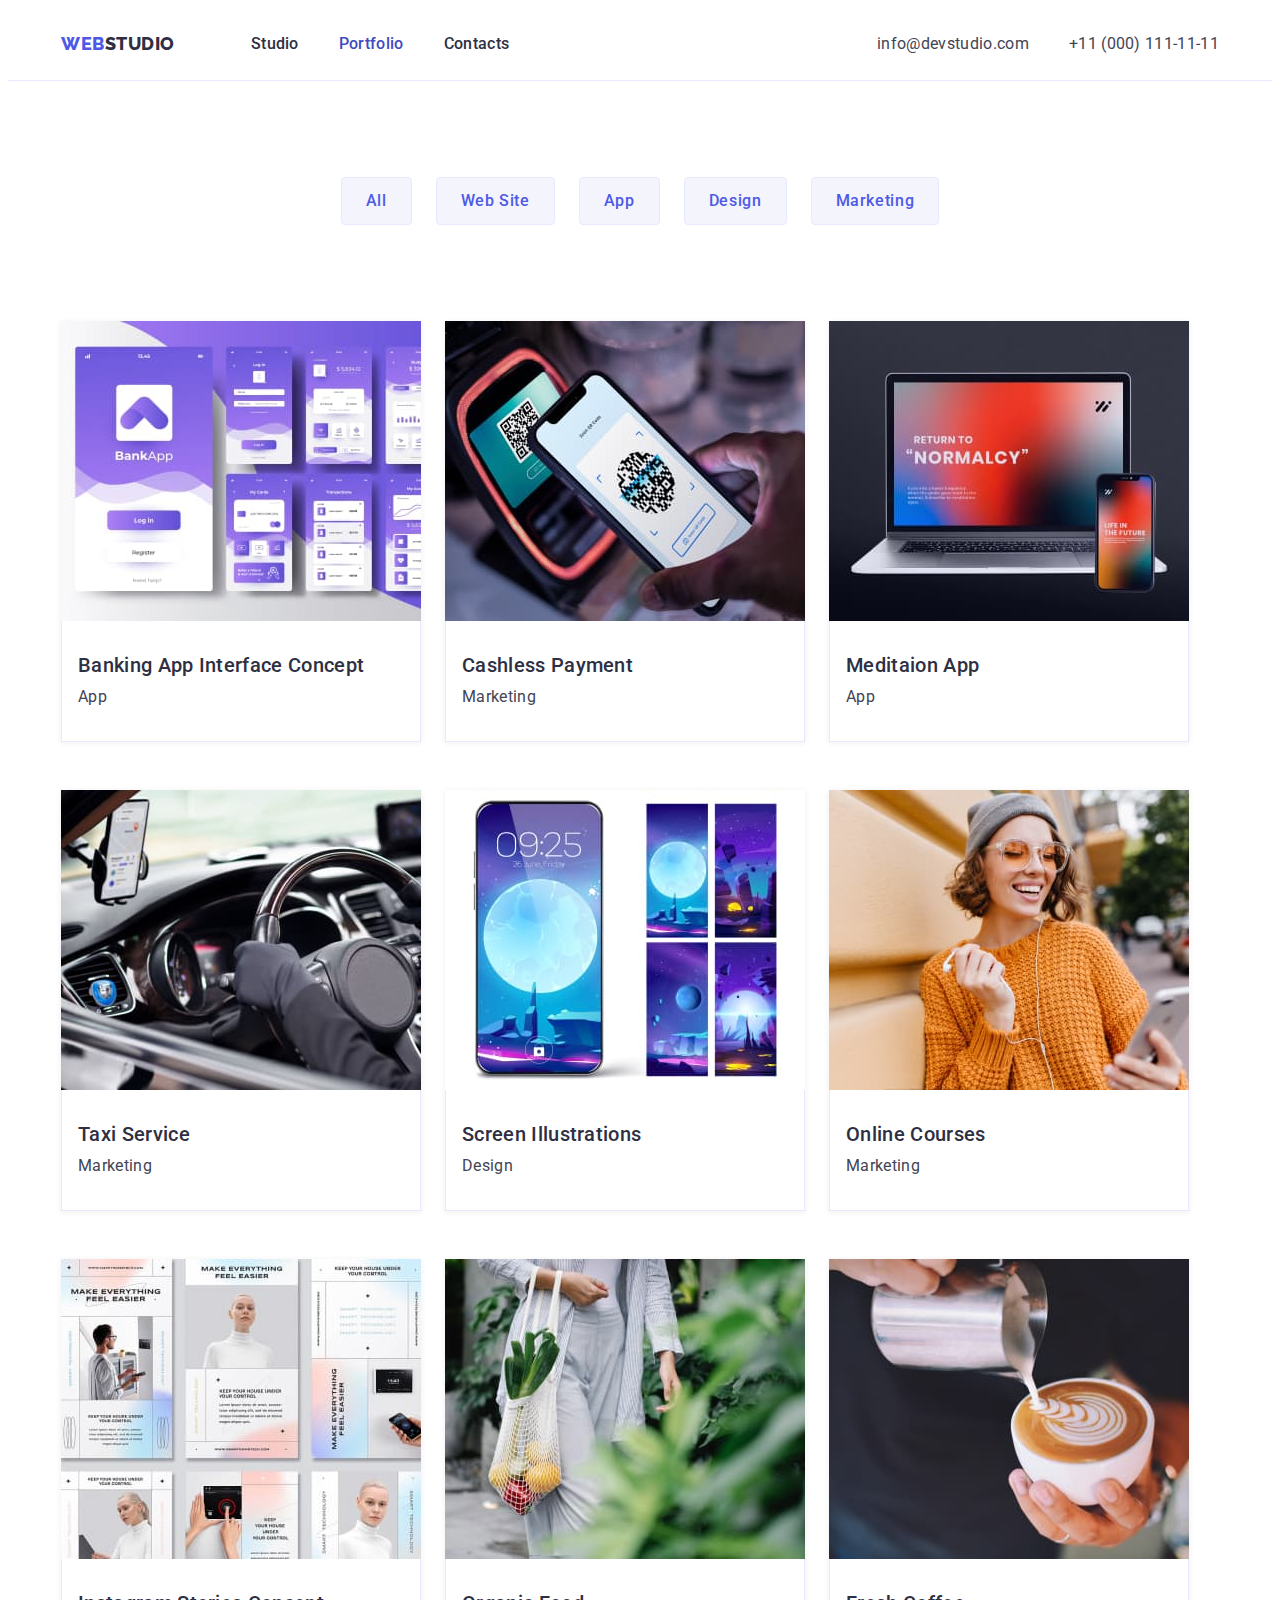
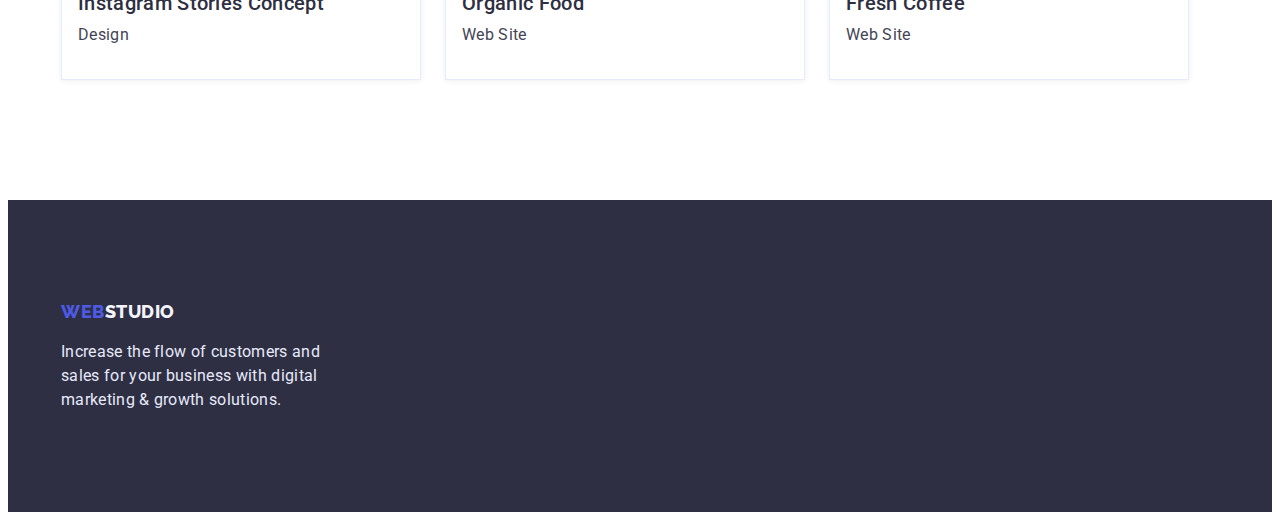
==== portfolio.html @ b937ed68 "Add files via upload" ====
<!DOCTYPE html>
<html lang="en">
  <head>
    <meta charset="UTF-8" />
    <meta http-equiv="X-UA-Compatible" content="IE=edge" />
    <meta name="viewport" content="width=device-width, initial-scale=1.0" />
    <link rel="preconnect" href="https://fonts.googleapis.com" />
    <link rel="preconnect" href="https://fonts.gstatic.com" crossorigin />
    <link
      href="https://fonts.googleapis.com/css2?family=Raleway:wght@800&family=Roboto:wght@400;500;700;900&display=swap"
      rel="stylesheet"
    />
    <link
      rel="stylesheet"
      href="https://cdnjs.cloudflare.com/ajax/libs/modern-normalize/1.1.0/modern-normalize.min.css"
      integrity="sha512-wpPYUAdjBVSE4KJnH1VR1HeZfpl1ub8YT/NKx4PuQ5NmX2tKuGu6U/JRp5y+Y8XG2tV+wKQpNHVUX03MfMFn9Q=="
      crossorigin="anonymous"
      referrerpolicy="no-referrer"
    />

    <link rel="stylesheet" href="./css/styles.css" />
    <title>Portfolio</title>
  </head>
  <body>
    <!-- header -->
    <header>
      <div class="container main-nav">
        <nav class="main-nav">
          <a href="./index.html" class="logo link"
            ><span class="logo-color">Web</span>Studio</a
          >
          <ul class="site-nav list">
            <li class="item">
              <a href="./index.html" class="nav-link link">Studio</a>
            </li>
            <li class="item">
              <a href="./portfolio.html" class="nav-link link active"
                >Portfolio</a
              >
            </li>
            <li class="item"><a href="" class="nav-link link">Contacts</a></li>
          </ul>
        </nav>
        <address class="auth-nav">
          <ul class="auth-nav list">
            <li class="item">
              <a href="mailto:info@devstudio.com" class="list-contact link"
                >info@devstudio.com</a
              >
            </li>
            <li class="item">
              <a href="tel:+110001111111" class="list-contact link"
                >+11 (000) 111-11-11</a
              >
            </li>
          </ul>
        </address>
      </div>
    </header>
    <!-- main -->
    <main>
      <section class="filters-buttons">
        <div class="container">
          <h1 class="visually-hidden">Our work</h1>
          <ul class="filter-list list">
            <li><button type="button" class="filter-btn btn">All</button></li>
            <li>
              <button type="button" class="filter-btn btn">Web Site</button>
            </li>
            <li><button type="button" class="filter-btn btn">App</button></li>
            <li>
              <button type="button" class="filter-btn btn">Design</button>
            </li>
            <li>
              <button type="button" class="filter-btn btn">Marketing</button>
            </li>
          </ul>
        </div>
      </section>

      <section class="work">
        <div class="container">
          <ul class="list-work list">
            <li class="list-item">
              <a class="work-link" href=""
                ><img
                  src="./images/bankapp.jpg"
                  alt="bank App"
                  width="360"
                  height="300"
                />
                <div class="work-title-text">
                  <h2 class="work-title">Banking App Interface Concept</h2>

                  <p class="work-text">App</p>
                </div>
              </a>
            </li>
            <li class="list-item">
              <a class="work-link" href=""
                ><img
                  src="./images/payment.jpg"
                  alt="payment"
                  width="360"
                  height="300"
                />
                <div class="work-title-text">
                  <h2 class="work-title">Cashless Payment</h2>
                  <p class="work-text">Marketing</p>
                </div>
              </a>
            </li>
            <li class="list-item">
              <a class="work-link" href=""
                ><img
                  src="./images/meditaion.jpg"
                  alt="meditaion"
                  width="360"
                  height="300"
                />
                <div class="work-title-text">
                  <h2 class="work-title">Meditaion App</h2>
                  <p class="work-text">App</p>
                </div>
              </a>
            </li>
            <li class="list-item">
              <a class="work-link" href=""
                ><img
                  src="./images/taxi.jpg"
                  alt="taxi Service"
                  width="360"
                  height="300"
                />
                <div class="work-title-text">
                  <h2 class="work-title">Taxi Service</h2>
                  <p class="work-text">Marketing</p>
                </div>
              </a>
            </li>
            <li class="list-item">
              <a class="work-link" href=""
                ><img
                  src="./images/screen.jpg"
                  alt="screen Illustrations"
                  width="360"
                  height="300"
                />
                <div class="work-title-text">
                  <h2 class="work-title">Screen Illustrations</h2>
                  <p class="work-text">Design</p>
                </div>
              </a>
            </li>
            <li class="list-item">
              <a class="work-link" href=""
                ><img
                  src="./images/onlinecourses.jpg"
                  alt="online courses"
                  width="360"
                  height="300"
                />
                <div class="work-title-text">
                  <h2 class="work-title">Online Courses</h2>
                  <p class="work-text">Marketing</p>
                </div>
              </a>
            </li>
            <li class="list-item">
              <a class="work-link" href=""
                ><img
                  src="./images/stories.jpg"
                  alt="Instagram Stories"
                  width="360"
                  height="300"
                />
                <div class="work-title-text">
                  <h2 class="work-title">Instagram Stories Concept</h2>
                  <p class="work-text">Design</p>
                </div>
              </a>
            </li>
            <li class="list-item">
              <a class="work-link" href=""
                ><img
                  src="./images/organicfood.jpg"
                  alt="organic food"
                  width="360"
                  height="300"
                />
                <div class="work-title-text">
                  <h2 class="work-title">Organic Food</h2>
                  <p class="work-text">Web Site</p>
                </div>
              </a>
            </li>
            <li class="list-item">
              <a class="work-link" href=""
                ><img
                  src="./images/freshcoffe.jpg"
                  alt="Fresh Coffee"
                  width="360"
                  height="300"
                />
                <div class="work-title-text">
                  <h2 class="work-title">Fresh Coffee</h2>
                  <p class="work-text">Web Site</p>
                </div>
              </a>
            </li>
          </ul>
        </div>
      </section>
    </main>

    <!-- footer -->
    <footer class="footer">
      <div class="container-footer">
        <div class="footer-logo-text">
          <a href="./index.html" class="footer-logo logo link"
            ><span class="logo-color">Web</span>Studio</a
          >
          <p class="footer-text">
            Increase the flow of customers and sales for your business with
            digital marketing & growth solutions.
          </p>
        </div>
      </div>
    </footer>
  </body>
</html>
---- css/styles.css ----
p,  h1, h2, h3, h4, h5, h6{
  margin:  0;
}


ul {
  margin: 0;
  padding-left: 0;
}

button{
  cursor: pointer;
}

img{
  display: block;

}

body {
  font-family: "Roboto", sans-serif;
  letter-spacing: 0.02em;
 
}

.container{
  max-width: 1158px;
  padding-left: 15px;
  padding-right: 15px;
  margin-left: auto;
  margin-right: auto;

}
.container-footer{
  width: 1158px;
  padding-left: 15px;
  padding-right: 15px;
  margin-right: auto;
  margin-left: auto;
}
:root {
  --accent-color: #4d5ae5;
  --basic-color: #2e2f42;
  --color-text: #434455;
  --color-text-button: #ffffff;
  --color-background: #f4f4fd;
  --color-footer-text: #e7e9fc;
  --color-hover: #404bbf;
}

.section{
  padding-top: 120px;
  padding-bottom: 120px;
}

.section-b{
  padding-top: 120px;
}


 /* -------------------utilits---------------------------- */
.link {
  text-decoration: none;
}

.list {
  list-style: none;
}

.btn{
    cursor: pointer;
}

.visually-hidden{
    position: absolute;
    white-space: nowrap;
    width: 1px;
    height: 1px;
    overflow: hidden;
    border: 0;
    padding: 0;
    clip: rect(0 0 0 0);
    clip-path: inset(50%);
    margin: -1px;
}


/* ---------------HEADER--------------------- */

header{
  border-bottom: 1px solid #E7E9FC;
}


.logo {
  font-family: "Raleway";

  font-weight: 800;
  font-size: 18px;
  line-height: 1.33;
  display: flex;
  align-items: center;
  letter-spacing: 0.03em;
  text-transform: uppercase;
  color: var(--basic-color);
}
.logo .logo-color {
  color: var(--accent-color);
}

                    /* main-nav */

.main-nav{
  display: flex;
  align-items: center;
}        

.site-nav{
  display: flex;
  margin-left: 76px;
}

.site-nav > .item + .item{
  margin-left: 40px;
}

.nav-link {
  display: block;
  padding-top: 24px;
  padding-bottom: 24px;

  font-style: normal;
  font-weight: 500;
  font-size: 16px;
  line-height: 1.5;
  color: var(--basic-color);
}

.nav-link:hover, .nav-link:focus{
color: var(--accent-color);
}

.active{
  color: var(--color-hover);
}

.auth-nav{
  display: flex;
  margin-left: auto;
}

.auth-nav > .item + .item {
  margin-left: 40px;
}

.list-contact {
  font-style: normal;
  font-weight: 400;
  font-size: 16px;
  line-height: 1.5;
  color: var(--color-text);
}

.list-contact:hover, :focus{
    color: var(--color-hover);
}

/* ---------------HERO--------------------- */

.hero {
  max-width: 1440px;
  height: 600px; 
  margin-left: auto;
  margin-right: auto;
 padding-top: 188px;
  padding-bottom: 188px; 
  background-color: var(--basic-color);
  background-image: linear-gradient(to right, rgba(46, 47, 66, 0.7), rgba(46, 47, 66, 0.7)),
   url(../images/people-office.jpg);
}

.hero-titl-buttn{
  width: 494px;
  margin-right: auto;
  margin-left: auto;
}

.hero-title {
  font-style: normal;
  font-weight: 700;
  font-size: 56px;
  line-height: 1.1;

  text-align: center;
  color: var(--color-text-button);
}
.hero-btn {
  padding: 16px 32px;
  min-width: 169px;
  height: 56px;
  margin-top: 48px;
  margin-left: auto;
  margin-right: auto;
  font-family: inherit;
  font-style: normal;
  font-weight: 500;
  font-size: 16px;
  line-height: 1.5;
  display: flex;
  align-items: center;
  letter-spacing: 0.04em;

  color: var(--color-text-button);

  background-color: var(--accent-color);

  border-radius: 4px;
  border: 0;
}

.hero-btn:hover, .hero-btn:focus{
    background-color: var(--color-hover);
}


/* ---------------BENEFITS--------------------- */



.benefist-list{
  display: flex;

}




.benefist-item{
  width: 264px;
margin-right: 24px;
}

.benefist-item::before{
  display:block;
  content: '';
  height: 112px;
  background-repeat: no-repeat;
  background-position: center;
  background-color: #F4F4FD;
  margin-bottom: 8px;
}

.icon-antenna::before{
  background-image: url(../images/antenna.svg);
}

.icon-clock::before{
background-image: url(../images/clock.svg);
}

.icon-diagram::before{
background-image: url(../images/diagram.svg);
}

.icon-astronaut::before{
background-image: url(../images/astronaut.svg);
}

.benefist-item:nth-last-child(4n + 1){
  margin-right: 0;
}


.benefits-title {
  margin-bottom: 8px;
  font-weight: 500;
  font-size: 20px;
  line-height: 1.2;
  color: var(--basic-color);
}
.benefits-text {
  font-size: 16px;
  line-height: 1.5;

  color: var(--color-text);
}

/* ---------------What are we doing--------------------- */



.doing-title {
  margin-bottom: 72px;
  font-weight: 700;
  font-size: 36px;
  line-height: 1.1;
  text-align: center;
  letter-spacing: 0.02em;
  text-transform: capitalize;
  color: var(--basic-color);
}
.doing-list{
  display: flex;
}

.doing-item + .doing-item {
  margin-left: 24px;
}


/* ---------------Our Team--------------------- */
.team {

  background-color: var(--color-background);
}


.team-list{
  display: flex;
  gap: 24px;
  text-align: center;
}

.team-item{
  width: calc((100% - 72px) / 4);
  background-color: #FFFFFF;
  box-shadow: 0px 1px 6px rgba(46, 47, 66, 0.08), 0px 1px 1px rgba(46, 47, 66, 0.16), 0px 2px 1px rgba(46, 47, 66, 0.08);
  border-radius: 0px 0px 4px 4px;
  
}

.team-title-text{
padding-top: 32px;
padding-bottom: 32px;
padding-left: 16px;
padding-right: 16px;
}


.team-title {
  margin-bottom: 72px;
  font-weight: 700;
  font-size: 36px;
  line-height: 1.1;
  text-align: center;
  letter-spacing: 0.02em;
  text-transform: capitalize;
  color: var(--basic-color);
}
.team-after-title {
  font-weight: 500;
  font-size: 20px;
  line-height: 1.2;
  letter-spacing: 0.02em;
  color: var(--basic-color);
}
.team-text {
  margin-top: 8px;
  font-size: 16px;
  line-height: 1.5;
  color: var(--color-text);
  margin-bottom: 8px;
}

.team-soc-list {
  display: flex;
  justify-content: center;

}

.team-soc-item {
  width: 44px;
  height: 44px;
}
.team-soc-link {
  width: 100%;
  height: 100%;
  border-radius: 50%;
  display: flex;
  justify-content: center;
  align-items: center;
  background-color: var(--accent-color);

}
.team-soc-icon{
  fill: #FFFFFF;
}

.team-soc-link:is(:hover, :focus)  {
background-color: var(--color-hover);
}

.team-soc-item:not(:nth-child(4)){
  margin-right: 24px;
}

/* ---------------CUSTOMERS--------------------- */

.customers-title{
font-size: 36px;
line-height: 40px;
  text-align: center;
  margin-bottom: 72px;
}


.customers{
  padding-top: 130px;
  padding-bottom: 120px;
}

.customers-list {
  display: flex;
  gap: 24px;
}

.customers-item {
  width: calc((100% - 120px) / 6);
  height: 90px;
}
.customers-link {
  width: 100%;
  height: 100%;
  border: 1px solid #8E8F99;
  border-radius: 5px;
  display: flex;
  align-items: center;
  justify-content: center;
  fill:  #8E8F99 ;
}

.customers-link:is(:hover, :focus) {
  border-color: var(--color-hover);
  fill: var(--color-hover);
}


.customers-icon .customers-link:is(:hover, :focus){
  fill:  currentColor ;
}






/* ---------------FOOTER--------------------- */

.footer {
  padding-top: 100px;
  padding-bottom: 100px;
  background-color: var(--basic-color);
}

.footer-logo-text{
  width: 264px;
}

.footer-text {
  margin-top: 16px;
  font-size: 16px;
  line-height: 1.5;
  color: var(--color-footer-text);
}

.footer-logo.logo {
  color: var(--color-background);
}

/* ---------------PORTFOLIO--------------------- */

/* ---------------buttons--------------------- */

.filters-buttons{
  padding-top: 96px;
}



.filter-btn {
  font-family: inherit;
  font-weight: 500;
  font-size: 16px;
  line-height: 1.5;
  display: flex;
  align-items: center;
  text-align: center;
  letter-spacing: 0.04em;

  color: var(--accent-color);

  /* border */
  display: flex;
  flex-direction: row;
  justify-content: center;
  align-items: center;
  padding: 12px 24px;
  height: 48px;
  background: #f4f4fd;
  border: 1px solid #e7e9fc;
  border-radius: 4px;
}


.filter-btn:hover, .filter-btn:focus {
  color: #ffffff;
  background: var(--color-hover);
}

/* ---------------WORKS--------------------- */

.work{
  padding-top: 96px;
  padding-bottom: 120px;
}
.filter {
margin-bottom: 72px;
}

.filter-list {
display: flex;
justify-content: center;
gap: 24px;
}








.list-work{
display: flex;
flex-wrap: wrap;

}

.list-item{
    background-color: var(--color-text-button);
    width: 360px;
    margin-right: 24px;
    margin-bottom: 48px;
    box-shadow: 0px 1px 6px rgba(46, 47, 66, 0.08);
}

.list-item:nth-child(3n + 3){
  margin-right: 0;
}

.list-item:nth-last-child(-n + 3){
  margin-bottom: 0;
}


.work-title-text{
  padding-top: 32px;
  padding-bottom: 32px;
  padding-right: 16px;
  padding-left: 16px;
  border-left: 1px solid #E7E9FC;
  border-right: 1px solid #E7E9FC;
  border-bottom: 1px solid #E7E9FC;
}

.work-link{
  text-decoration: none;
}

.work-title {
  font-weight: 500;
  font-size: 20px;
  line-height: 1.2;
  color: var(--basic-color);
}
.work-text {
  margin-top: 8px;
  font-size: 16px;
  line-height: 1.5;
  color: var(--color-text);
}
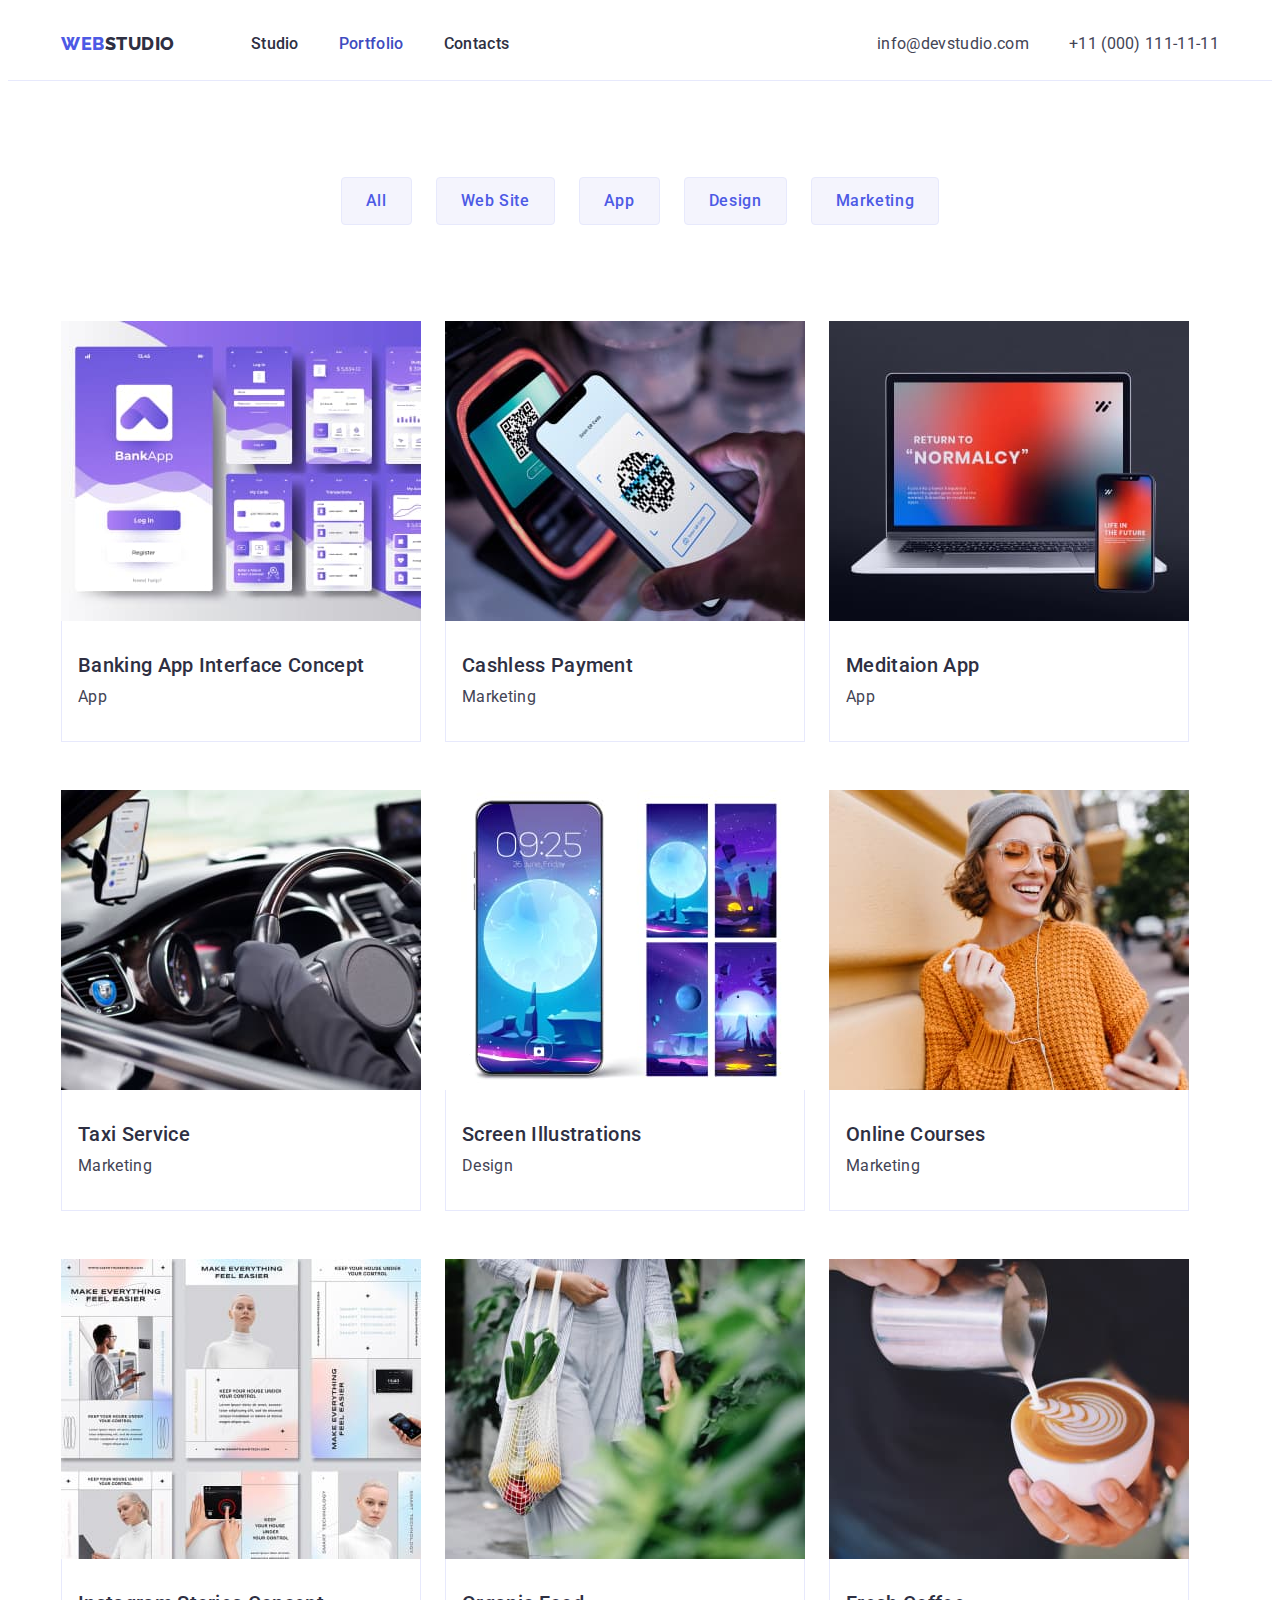
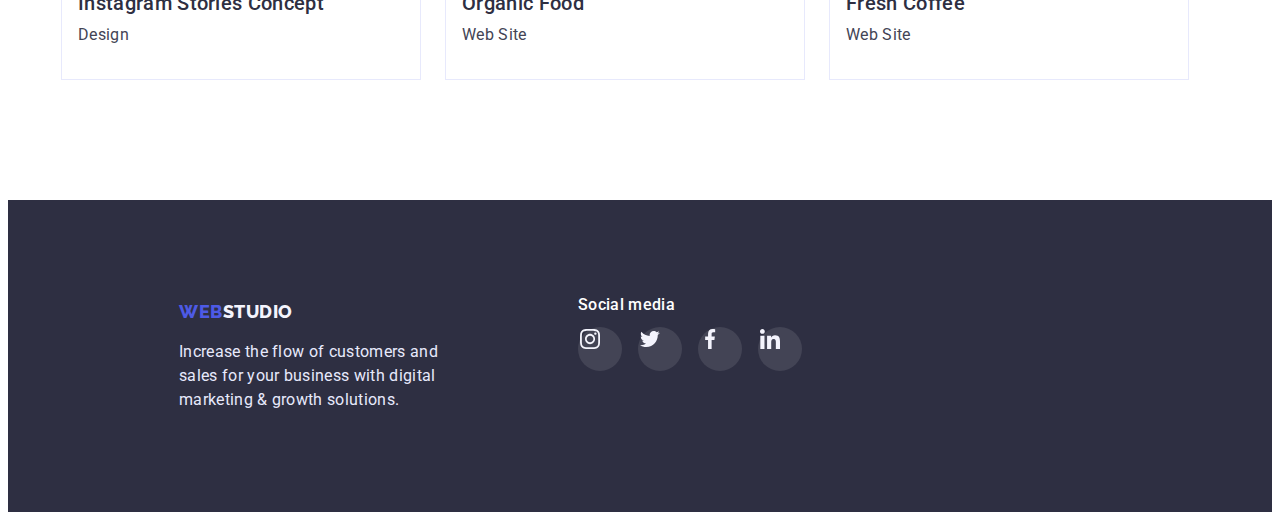
==== commit 0fd74bc1: "upload" ====
--- a/portfolio.html
+++ b/portfolio.html
@@ -215,17 +215,56 @@
 
     <!-- footer -->
     <footer class="footer">
-      <div class="container-footer">
-        <div class="footer-logo-text">
-          <a href="./index.html" class="footer-logo logo link"
-            ><span class="logo-color">Web</span>Studio</a
-          >
-          <p class="footer-text">
-            Increase the flow of customers and sales for your business with
-            digital marketing & growth solutions.
-          </p>
-        </div>
-      </div>
-    </footer>
+      <div class="container-wrap">
+         <div class="container-footer">
+           <div class="footer-logo-text">
+             <a href="./index.html" class="footer-logo logo link"
+               ><span class="logo-color">Web</span>Studio</a
+             >
+             <p class="footer-text">
+               Increase the flow of customers and sales for your business with
+               digital marketing & growth solutions.
+             </p>
+           </div>
+         </div>
+         
+         <div class="soc-link">
+         
+             <p class="text-soc-link">Social media</p>
+             <ul class="list-soc-link list">
+               <li class="item-soc-link">
+               <a href="" class="customer-soc-link link">
+                 <svg class="soc-icon">
+                   <use href="./images/symbol-defs.svg#icon-instagram" width="20" height="20"></use>
+                 </svg>
+               </a>
+               </li>
+             <li class="item-soc-link">
+                
+                 <a href="" class="customer-soc-link link">
+                   <svg class="soc-icon">
+                     <use href="./images/symbol-defs.svg#icon-twitter" width="20" height="20"></use>
+                   </svg>
+                 </a>
+             </li >
+               <li class="item-soc-link">
+                 <a href="" class="customer-soc-link link">
+                   <svg class="soc-icon">
+                     <use href="./images/symbol-defs.svg#icon-facebook" width="20" height="20"></use>
+                   </svg>
+                 </a>
+               </li >
+              <li class="item-soc-link">
+                 <a href="" class="customer-soc-link link">
+                   <svg class="soc-icon">
+                     <use href="./images/symbol-defs.svg#icon-linkedin" width="20" height="20"></use>
+                   </svg>
+                 </a>
+              </li >
+             </ul >
+         
+         </div>
+      </div >
+     </footer>
   </body>
 </html>
--- a/css/styles.css
+++ b/css/styles.css
@@ -33,11 +33,10 @@
 
 }
 .container-footer{
-  width: 1158px;
+  width: 264px;
   padding-left: 15px;
   padding-right: 15px;
-  margin-right: auto;
-  margin-left: auto;
+  margin-left: 156px;
 }
 :root {
   --accent-color: #4d5ae5;
@@ -453,8 +452,13 @@
   background-color: var(--basic-color);
 }
 
+.container-wrap{
+  display: flex;
+}
+
 .footer-logo-text{
   width: 264px;
+ 
 }
 
 .footer-text {
@@ -466,6 +470,53 @@
 
 .footer-logo.logo {
   color: var(--color-background);
+}
+
+.soc-link{
+  margin-right: auto;
+  margin-left: 120px;
+}
+
+.soc-icon{
+  width: 40px;
+  height: 40px;
+  fill: var(--color-background);
+}
+
+.list-soc-link{
+  display: flex;
+  justify-content: center;
+  gap: 16px;
+}
+.item-soc-link{
+  width: 44px;
+  height: 44px;
+}
+
+.customer-soc-link{
+  width: 100%;
+  height: 100%;
+  border-radius: 50%;
+  display: flex;
+  justify-content: center;
+  align-items: center;
+  background-color: rgba(255, 255, 255, 0.1);;
+}
+
+.customer-soc-link:is(:hover, :focus){
+  background-color:  #31D0AA;
+}
+
+.text-soc-link{
+  margin-bottom: 16px;
+  font-weight: 500;
+font-size: 16px;
+line-height: calc(16 / 24);
+color: #FFFFFF;
+}
+
+.customer-soc-link{
+
 }
 
 /* ---------------PORTFOLIO--------------------- */
@@ -542,8 +593,12 @@
     width: 360px;
     margin-right: 24px;
     margin-bottom: 48px;
-    box-shadow: 0px 1px 6px rgba(46, 47, 66, 0.08);
-}
+   
+}
+.list-item:hover{
+  box-shadow: 0px 1px 6px rgba(46, 47, 66, 0.08);
+}
+
 
 .list-item:nth-child(3n + 3){
   margin-right: 0;
